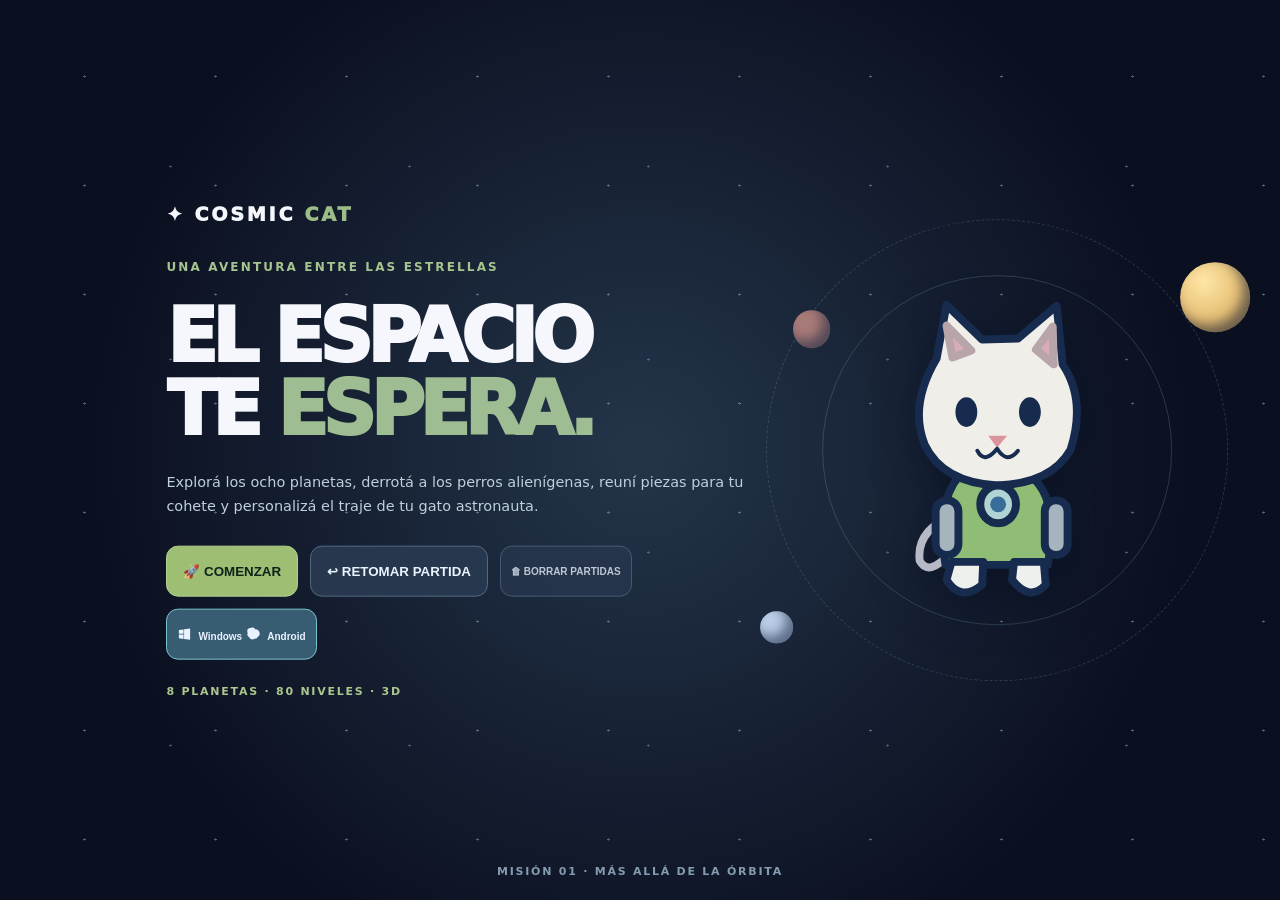
==== web/index.html @ 3e4212e2 "COSMIC CAT: web Portable, Windows EXE por workflow y Android APK por workflow" ====
<!doctype html><html lang="es"><head><meta charset="UTF-8"><meta name="viewport" content="width=device-width,initial-scale=1,user-scalable=no,viewport-fit=cover"><meta name="theme-color" content="#0d1830"><meta name="mobile-web-app-capable" content="yes"><meta name="apple-mobile-web-app-capable" content="yes"><meta name="apple-mobile-web-app-status-bar-style" content="black-translucent"><link rel="manifest" href="manifest.json"><title>COSMIC CAT — Aventura espacial 3D</title><link rel="stylesheet" href="styles.css"></head><body>
<div id="error" hidden role="alert"></div>
<section id="start" class="screen active landingScreen">
  <div class="landingStars" aria-hidden="true"></div>
  <div class="landingCopy"><div class="eyebrow">✦ COSMIC <em>CAT</em></div><p class="kicker">UNA AVENTURA ENTRE LAS ESTRELLAS</p><h1>EL ESPACIO<br>TE <span>ESPERA.</span></h1><p class="introCopy">Explorá los ocho planetas, derrotá a los perros alienígenas, reuní piezas para tu cohete y personalizá el traje de tu gato astronauta.</p><div class="landingBtns"><button id="begin" class="primary">🚀 COMENZAR</button><button id="resumeSaved">↩ RETOMAR PARTIDA</button><button id="clearSaves">🗑 BORRAR PARTIDAS</button><button id="installApp"><svg aria-hidden="true" viewBox="0 0 24 24" width="15" height="15" fill="currentColor" style="vertical-align:-2px;margin-right:6px"><path d="M3 5.5 10.5 4.4v7.1H3V5.5Zm0 6.9h7.5v7.2L3 18.5v-6.1Zm8.3-8.2L21 3v8.5h-9.7V4.2Zm0 7.3H21V21l-9.7-1.4v-8.1Z"/></svg><span>Windows</span><svg aria-hidden="true" viewBox="0 0 24 24" width="15" height="15" fill="currentColor" style="vertical-align:-2px;margin:0 6px 0 4px"><path d="M7.2 2A5.2 5.2 0 0 0 2 7.2c0 1 .3 2 .8 2.9A5.3 5.3 0 0 0 5 16.9a5.3 5.3 0 0 0 8.5 2.3 5.2 5.2 0 0 0 5.6-3 5.3 5.3 0 0 0 2.9-4.7c0-4-3.2-7.2-7.2-7.2h-.1A5.2 5.2 0 0 0 7.2 2Z"/></svg><span>Android</span></button></div><div class="landingFooter">8 PLANETAS · 80 NIVELES · 3D</div></div>
  <div class="heroArt" aria-label="Gato astronauta con planetas orbitando"><div class="heroOrbit orbitOuter"></div><div class="heroOrbit orbitInner"></div><span class="heroPlanet pOne"></span><span class="heroPlanet pTwo"></span><span class="heroPlanet pThree"></span><svg viewBox="0 0 260 330" role="img" aria-label="Gato astronauta ilustrado"><g stroke="#172b4e" stroke-width="8" stroke-linejoin="round" stroke-linecap="round"><path d="M89 230 Q48 245 52 277 Q61 293 82 270" fill="none" stroke="#b8b9c7"/><path d="M92 191 L163 191 Q193 213 181 281 L78 281 Q67 221 92 191" fill="#8fbd76"/><path d="M84 278 L116 278 115 301 Q93 319 79 296Z" fill="#eef0ee"/><path d="M147 278 L177 278 179 301 Q163 319 145 296Z" fill="#eef0ee"/><rect x="68" y="216" width="23" height="55" rx="11" fill="#a5b4bd"/><rect x="178" y="216" width="23" height="55" rx="11" fill="#a5b4bd"/><path d="M69 73 L79 19 115 54 151 53 190 20 196 79 Q220 115 204 165 Q185 199 130 201 Q75 198 57 160 Q41 120 69 73Z" fill="#efeee8"/><path d="M79 40 L85 72 104 65Z M169 64 L186 41 187 79Z" stroke="#b7a5aa" fill="#d9abb8"/><ellipse cx="99" cy="127" rx="11" ry="15" fill="#172b4e" stroke="none"/><ellipse cx="163" cy="127" rx="11" ry="15" fill="#172b4e" stroke="none"/><path d="M121 151 L140 151 130 163Z" fill="#db939e" stroke="none"/><path d="M130 164 Q117 180 110 166 M130 164 Q140 180 151 166" fill="none" stroke-width="4"/><ellipse cx="131" cy="220" rx="18" ry="19" fill="#b0d4d4"/><circle cx="131" cy="220" r="8" fill="#386d9a" stroke="none"/></g></svg></div>
  <div class="landingBottom">MISIÓN 01 · MÁS ALLÁ DE LA ÓRBITA</div>
</section>
<section id="intro" class="screen"><video id="introVideo" src="assets/intro-usuario.mp4" playsinline preload="metadata"></video><button id="skipIntro" class="floating">SALTAR INTRO</button></section>
<section id="load" class="screen"><div class="loading"><div class="loadingTitle">VIAJANDO AL SISTEMA SOLAR...</div><video id="nyan" src="assets/nyan-cat-sin-fondo.webm" muted playsinline loop preload="auto"></video><div class="progress"><div id="progress"></div></div><span id="loadingText">Cargando juego...</span></div></section>
<section id="lobby" class="screen dashboardScreen"><header class="dashboardHeader"><strong>✦ COSMIC <em>CAT</em></strong><div class="dashboardActions"><span id="lobbyStars">⭐ 0</span><button id="upgradesBtn">MEJORAS 🔰</button><button id="appearanceBtn">APARIENCIA ♻</button><button id="savesBtn">GUARDAR / RETORNAR</button></div></header><div class="dashboardGrid"><main class="solarPanel"><div class="smallTag">CENTRO DE MANDO</div><h1>SISTEMA SOLAR</h1><p>Seleccioná un planeta para acercarte y ver sus 10 niveles.</p><div class="systemMap"><div class="mapOrbit orbitA"></div><div class="mapOrbit orbitB"></div><div class="mapOrbit orbitC"></div><div class="mapOrbit orbitD"></div><div class="mapOrbit orbitE"></div><div class="mapSun"></div><img class="mapMascot" src="assets/mascota-verde.jpg" alt="Mascota de fondo"><div id="planets" class="orbitPlanets"></div></div><div class="solarFooter"><div><b>CAPITÁN COSMO</b><p>Explorador espacial</p><small id="lobbyStatus"></small></div><button class="primary" id="exploreCurrent">🪐 EXPLORAR MERCURIO</button></div></main><aside class="dashboardSide"><article><h3>✦ TU CAMPAÑA</h3><div class="sideRow">Planeta desbloqueado <b id="campaignPlanet">Mercurio</b></div><div class="sideRow">Nivel disponible <b id="campaignLevel">1 / 10</b></div><div class="sideRow">Dificultad recomendada <b>Normal</b></div><div class="sideRow">Cohete <b id="campaignRocket">Sin ensamblar</b></div></article><article><h3>✦ ESTADÍSTICAS DEL GATO</h3><div class="statCards"><div>Vida inicial <strong id="statInitialLife">80</strong></div><div>Daño cola <strong id="statTail">7</strong></div><div>Inteligencia <strong id="statEnergy">20</strong></div><div>Resistencia <strong id="statStamina">10</strong></div></div></article><article><h3>✦ PIEZAS DEL COHETE</h3><div class="sideRow">Componentes reunidos <b id="partsProgress">0 de 8</b></div><div class="partsTrack"><i id="partsBar"></i></div><p>Buscá las piezas ocultas en los mapas para ensamblar el cohete en Neptuno.</p></article><article><h3>✦ CONTROLES</h3><p>WASD / flechas: moverse · Shift: correr · Mouse: apuntar hasta 250 px · Clic izquierdo: cola · Clic derecho: meteorito · Esc: pausa. En móvil, usá los controles táctiles.</p></article></aside></div></section>
<section id="play" class="screen"><canvas id="gameCanvas"></canvas><canvas id="fxCanvas"></canvas><div id="hud"><div class="hudLeft"><b id="hudPlanet">MERCURIO · NIVEL 1</b><div class="hudBars"><div class="hudStat life"><div class="hudStatTop"><span>VIDA</span><strong id="hudLifeValue">80/80</strong></div><div class="hudBar"><i id="hudLifeBar"></i></div></div><div class="hudStat energy"><div class="hudStatTop"><span>INTELIGENCIA</span><strong id="hudEnergyValue">20/20</strong></div><div class="hudBar"><i id="hudEnergyBar"></i></div></div><div class="hudStat stamina"><div class="hudStatTop"><span>RESISTENCIA</span><strong id="hudRunValue">10/10</strong></div><div class="hudBar"><i id="hudRunBar"></i></div></div><div class="hudStat jet" id="hudJetWrap" hidden><div class="hudStatTop"><span>MOCHILA</span><strong id="hudJetValue">50/50</strong></div><div class="hudBar"><i id="hudJetBar"></i></div></div></div></div><div class="hudRight"><span id="hudEnemy">ALIENS 0/30</span><span id="hudTime">00:00</span><button id="pauseBtn">⏸ PAUSA</button></div></div><div id="mapLabel">MUNDO 3D · EXPLORACIÓN LIBRE · COLA (J) · METEORITO (ESPACIO)</div><div id="miniMapHint" aria-live="polite">MINIMAPA · PIEZA OCULTA</div><div id="levelObjective" role="status">BUSCÁ PIEZA + DERROTÁ ENEMIGOS</div><canvas id="miniMap" width="190" height="84" aria-label="Minimapa del nivel"></canvas><div id="touch"><div class="dpad"><button data-key="up">▲</button><div><button data-key="left">◀</button><button data-key="down">▼</button><button data-key="right">▶</button></div></div><div id="joystick" aria-label="Joystick virtual"><div id="joystickKnob"></div></div><div class="actions"><button data-key="run">CORRER</button><button data-key="tail">COLA</button><button data-key="shot">METEORITO</button><button data-key="jet" id="jetBtn">COHETE</button></div></div></section>
<div id="modal" class="modal" hidden><div class="modalBody"><button id="closeModal" class="close">✕</button><h2 id="modalTitle"></h2><div id="modalContent"></div></div></div>
<script src="engine-data.js"></script><script src="renderer3d.js"></script><script src="game.js"></script></body></html>
---- web/styles.css ----
:root{color-scheme:dark;font-family:system-ui,-apple-system,Segoe UI,sans-serif;background:#0d1322;color:#e7edf5}*{box-sizing:border-box}body{margin:0;overflow:hidden;background:#0c1020}button{cursor:pointer;touch-action:none;border:1px solid #526981;background:#27374e;color:#e9f3ff;border-radius:12px;padding:11px 16px;font-weight:800}button:hover{background:#39516c}button:disabled{opacity:.4;cursor:default}.primary{background:#9ebe74;border-color:#b3d18e;color:#102119}h1{margin:8px 0}p{line-height:1.5;color:#b2c4d2}.screen{display:none;position:absolute;inset:0}.screen.active{display:block}#start{background:radial-gradient(circle,#24354a,#0b1020 70%)}.card{background:#152238d9;border:1px solid #586e84;border-radius:22px;padding:24px;max-width:500px;margin:auto}.center{position:absolute;top:50%;left:50%;transform:translate(-50%,-50%);width:min(92%,500px);display:flex;flex-direction:column;gap:12px;text-align:center}.mascot{height:155px;width:155px;object-fit:contain;border-radius:50%;margin:auto;opacity:.7}#intro{background:#060a12}#intro video{width:100%;height:100%;object-fit:contain}button.floating{position:absolute;right:24px;bottom:24px}#load{background:radial-gradient(circle,#1d2841,#0b1020 75%)}.loading{height:100%;display:flex;align-items:center;justify-content:center;flex-direction:column;gap:17px}.loadingTitle{font-size:clamp(17px,3vw,28px);letter-spacing:3px;color:#b5d69c;font-weight:900;text-align:center}.loading video{width:min(85vw,450px);height:min(40vh,260px);object-fit:contain;background:transparent}.progress{width:min(80vw,430px);height:12px;background:#27374b;border-radius:12px;overflow:hidden}.progress>div{height:100%;width:0;background:#8dbdc9;transition:width .15s}#loadingText{color:#c5d4e4}#lobby{overflow:auto;background:radial-gradient(ellipse at 50% 0,#1c2e49,#0b1020 75%);padding:20px 28px}.header{display:flex;justify-content:space-between;align-items:center;gap:15px;flex-wrap:wrap}.headerActions{display:flex;gap:8px;flex-wrap:wrap}.subtitle{margin:10px 0 24px}.planetGrid{display:grid;grid-template-columns:repeat(4,minmax(0,1fr));gap:14px}.planet{min-height:185px;border:1px solid #475c71;border-radius:17px;background:#1b2a3b;text-align:center;display:flex;flex-direction:column;align-items:center;gap:12px;padding:16px}.planet.locked{filter:grayscale(.85);opacity:.5}.sphere{width:78px;height:78px;border-radius:50%;box-shadow:inset -14px -10px 20px #0008,0 0 0 2px #ffffff18;background:var(--pc);position:relative}.sphere.saturn:after{content:"";position:absolute;left:-23px;right:-23px;height:18px;top:28px;border:6px solid #b9a98a;border-radius:50%;transform:rotate(-22deg)}.lobbyFooter{display:flex;align-items:center;justify-content:space-between;gap:15px;margin-top:20px;color:#adc4cf}.lobbyFooter img{width:62px;height:62px;object-fit:cover;border-radius:50%;opacity:.18}#play{background:#1e2534}#gameCanvas{display:block;width:100%;height:100%;touch-action:none}#hud{position:absolute;top:0;left:0;right:0;display:flex;justify-content:space-between;gap:10px;padding:10px 14px;background:#0b1724d9;border-bottom:1px solid #7082917a;font-size:12px;pointer-events:none}#hud>div{display:flex;gap:14px;align-items:flex-start;flex-wrap:wrap}.hudLeft{min-width:min(68vw,560px)}.hudBars{display:flex;gap:10px;flex-wrap:wrap}.hudStat{min-width:130px;max-width:175px;background:#203245cc;border:1px solid #54697f;border-radius:10px;padding:6px 8px;color:#edf3f7}.hudStatTop{display:flex;justify-content:space-between;align-items:center;gap:8px;font-size:11px;margin-bottom:4px}.hudStatTop span{font-weight:800;letter-spacing:.3px;color:#d9e3eb}.hudStatTop strong{font-size:11px}.hudBar{height:9px;background:#0f1722;border:1px solid #5e6f81;border-radius:999px;overflow:hidden}.hudBar i{display:block;height:100%;width:0;border-radius:999px;transition:width .18s ease}.hudStat.life .hudBar i{background:linear-gradient(90deg,#cf2f3d,#ff6b6b)}.hudStat.energy .hudBar i{background:linear-gradient(90deg,#2366c7,#67a8ff)}.hudStat.stamina .hudBar i{background:linear-gradient(90deg,#7f8692,#c7ccd3)}.hudStat.jet .hudBar i{background:linear-gradient(90deg,#54d6d8,#b6fff9)}.hudRight{justify-content:flex-end;align-items:center}#pauseBtn{pointer-events:auto}#hud span{background:#2c3d52cc;border-radius:8px;padding:7px;color:#edf3f7}#mapLabel{position:absolute;left:16px;top:76px;font-size:11px;background:#172b40b0;padding:6px 11px;border-radius:6px;color:#b9d4dc}#miniMap{position:absolute;right:16px;bottom:15px;border:1px solid #9ba9b7;border-radius:8px;background:#101a27bb}#touch{position:absolute;left:10px;right:10px;bottom:10px;display:flex;justify-content:space-between;align-items:end;pointer-events:none}.dpad,.actions{pointer-events:auto}.dpad{text-align:center}.dpad>div{display:flex}.dpad button,.actions button{font-size:12px;padding:13px;min-width:52px;min-height:49px;background:#202f47cf;user-select:none}.dpad>button{margin-bottom:5px}.actions{display:flex;gap:6px;max-width:58vw;flex-wrap:wrap;justify-content:flex-end}.actions button{border-color:#7c95a9}.modal{position:absolute;inset:0;background:#070b14d9;display:flex;align-items:center;justify-content:center;padding:12px;z-index:20}.modal[hidden]{display:none}.modalBody{position:relative;width:min(92vw,620px);max-height:90vh;overflow-y:auto;background:#18263a;border:1px solid #7b91a7;border-radius:20px;padding:24px}.close{position:absolute;right:14px;top:14px}.modal h2{padding-right:45px}.buttonGrid{display:grid;grid-template-columns:repeat(2,minmax(0,1fr));gap:10px;margin-top:12px}.buttonGrid button{min-height:65px}.statRow{display:flex;align-items:center;justify-content:space-between;gap:10px;border-bottom:1px solid #ffffff18;padding:9px 0}.statRow button{padding:8px 16px}.colorRow{display:flex;flex-wrap:wrap;gap:10px}.colorDot{height:35px;width:35px;border-radius:50%;border:2px solid #ddd}.info{color:#b9c9d9;font-size:13px}.error{color:#ffc7c7}#error:not([hidden]){position:fixed;inset:15px 15px auto;z-index:100;background:#562a2a;border:2px solid #e6a2a2;padding:20px;color:#fff;border-radius:12px;white-space:pre-wrap}@media(max-width:700px){.planetGrid{grid-template-columns:repeat(2,minmax(0,1fr))}.planet{min-height:135px}.sphere{width:56px;height:56px}.header h1{font-size:21px}#hud{font-size:10px;padding:5px;gap:3px}#hud>div{gap:4px}.hudLeft{min-width:auto;flex:1}.hudBars{display:grid;grid-template-columns:1fr;gap:4px;width:min(55vw,220px)}.hudStat{min-width:0;max-width:none;padding:4px 6px}.hudStatTop{font-size:9px;margin-bottom:3px}.hudStatTop strong{font-size:9px}#hud span{padding:3px}#mapLabel{top:94px}.dpad button,.actions button{min-width:44px;padding:10px;font-size:10px}.actions{max-width:52vw}#miniMap{width:112px;height:54px;bottom:72px}}@media(max-height:450px){#mapLabel{display:none}#hud{font-size:9px}.hudBars{grid-template-columns:repeat(2,minmax(90px,1fr));width:min(58vw,260px)}.dpad button,.actions button{min-height:38px;padding:7px}#miniMap{bottom:58px}}

/* Motor gráfico 3D y sistema solar animado: tonos mate y suaves. */
#fxCanvas{position:absolute;inset:0;width:100%;height:100%;pointer-events:none}
#start,#lobby{isolation:isolate}
#start>.card,#lobby>.header,#lobby>.subtitle,#lobby>.planetGrid,#lobby>.lobbyFooter{position:relative;z-index:2}
.solarScene{position:absolute;inset:0;overflow:hidden;z-index:0;pointer-events:none;opacity:.75;background:radial-gradient(ellipse at 62% 53%,#1e354b 0%,#0b1527 56%,#080e19 100%)}
.solarOrbits{position:absolute;width:min(88vw,950px);height:min(70vw,650px);left:54%;top:53%;transform:translate(-50%,-50%) rotateX(62deg);transform-style:preserve-3d}
.solarSun{position:absolute;left:53%;top:51%;height:66px;width:66px;border-radius:50%;background:radial-gradient(circle at 30% 25%,#e4d3aa,#b08c52 64%,#66513e);transform:translate(-50%,-50%);box-shadow:0 0 42px #e4bd7152;z-index:1}
.orbit{position:absolute;left:50%;top:50%;border:1px solid #91a8b32e;border-radius:50%;transform:translate(-50%,-50%);animation:solarTravel 30s linear infinite;transform-style:preserve-3d}
.orbit i{position:absolute;left:50%;top:-9px;height:18px;width:18px;border-radius:50%;box-shadow:inset -5px -4px 9px #0912218c,1px 2px 6px #ffffff1a;background:radial-gradient(circle at 25% 25%,#d6d4cd,#8b7d6d);transform:rotateX(-62deg)}
.orbit1{height:15%;width:15%;animation-duration:8s}.orbit1 i{height:10px;width:10px;background:#a69a89}
.orbit2{height:25%;width:25%;animation-duration:12s;animation-delay:-5s}.orbit2 i{background:#c6a66e}
.orbit3{height:36%;width:36%;animation-duration:16s;animation-delay:-4s}.orbit3 i{background:#6eabb9}
.orbit4{height:46%;width:46%;animation-duration:19s;animation-delay:-13s}.orbit4 i{background:#bf8573}
.orbit5{height:59%;width:59%;animation-duration:25s;animation-delay:-10s}.orbit5 i{height:26px;width:26px;background:repeating-linear-gradient(8deg,#b6a28c 0 5px,#9a8477 5px 8px)}
.orbit6{height:71%;width:71%;animation-duration:32s;animation-delay:-20s}.orbit6 i{width:24px;height:24px;background:#c6b49a;border:3px solid #9f9684}
.orbit7{height:83%;width:83%;animation-duration:39s;animation-delay:-21s}.orbit7 i{background:#8db6b9}
.orbit8{height:96%;width:96%;animation-duration:46s;animation-delay:-15s}.orbit8 i{background:#6f91b8}
@keyframes solarTravel{from{transform:translate(-50%,-50%) rotate(0deg)}to{transform:translate(-50%,-50%) rotate(360deg)}}
.solarCaption{position:absolute;bottom:22px;left:0;right:0;text-align:center;font-weight:700;letter-spacing:.2em;font-size:10px;color:#a6c0c7aa}
#lobby .solarScene{opacity:.43}
#lobby .planet{background:#1b2a3bdc;backdrop-filter:blur(4px)}
#mapLabel{background:#203849e8;color:#d5ebe4}
#touch button:active{background:#648b87}
@media(max-width:750px){.solarScene{opacity:.42}.solarOrbits{width:115vw;height:87vw}.solarSun{width:43px;height:43px}.solarCaption{bottom:4px}.card.center{background:#152238f5}}
/* Portada editorial inspirada en la tercera referencia del usuario. */
.landingScreen{background:radial-gradient(ellipse at 75% 48%,#152b3a 0%,#090f22 68%);color:#f5f7fc;overflow:hidden}
.landingStars{position:absolute;inset:0;pointer-events:none;background-image:radial-gradient(#d6e5ff 1px,transparent 1.4px),radial-gradient(#a5caec 1px,transparent 1.5px);background-size:131px 109px,239px 193px;background-position:19px 22px,51px 70px;opacity:.38;animation:starDrift 65s linear infinite}
@keyframes starDrift{to{background-position:150px 22px,290px 70px}}
.landingCopy{position:absolute;top:50%;left:clamp(28px,13vw,240px);width:min(46vw,650px);transform:translateY(-50%);z-index:2}
.eyebrow{font-size:clamp(16px,1.5vw,24px);font-weight:950;letter-spacing:.14em}.eyebrow em,.dashboardHeader em{color:#9cbd87;font-style:normal}
.kicker,.smallTag{font-size:12px;font-weight:900;letter-spacing:.18em;color:#a6c48f}.kicker{margin:32px 0 24px}
.landingCopy h1{font-size:clamp(44px,5.8vw,102px);line-height:.99;letter-spacing:-.075em;font-weight:1000;margin:0 0 24px}.landingCopy h1 span{color:#9fbd92}
.introCopy{max-width:580px;color:#bed0dc;font-size:clamp(13px,1.13vw,18px);line-height:1.65}.landingBtns{display:flex;gap:12px;flex-wrap:wrap;margin:27px 0 25px}.landingBtns button{min-height:51px}
.landingFooter,.landingBottom{font-size:11px;letter-spacing:.16em;color:#acc78f;font-weight:850}.landingBottom{position:absolute;bottom:22px;left:0;width:100%;text-align:center;color:#849bb0}
.heroArt{position:absolute;left:59%;top:50%;transform:translate(-5%,-50%);width:min(42vw,660px);aspect-ratio:1;display:grid;place-items:center}
.heroArt svg{position:relative;z-index:3;width:48%;height:72%;animation:catDrift 4s ease-in-out infinite;filter:drop-shadow(0 12px 25px #02091b77)}
@keyframes catDrift{50%{transform:translateY(-12px)}}
.heroOrbit{position:absolute;border:1px solid #8ab4c43c;border-radius:50%;width:86%;height:86%;animation:spinOrbit 38s linear infinite}.heroOrbit.orbitInner{width:65%;height:65%;animation-duration:29s;animation-direction:reverse}.heroOrbit.orbitOuter{border-style:dashed}
@keyframes spinOrbit{to{transform:rotate(360deg)}}
.heroPlanet{position:absolute;border-radius:50%;z-index:2;box-shadow:inset -7px -7px 12px #101f3d8c}.heroPlanet.pOne{width:13%;height:13%;top:15%;right:3%;background:radial-gradient(circle at 34% 28%,#fee6a6,#d29e4a)}.heroPlanet.pTwo{width:6%;height:6%;bottom:14%;left:6%;background:#bacde7}.heroPlanet.pThree{width:7%;height:7%;top:24%;left:12%;background:#a77b77}
/* Lobby: panel principal con sistema solar y tarjetas laterales, cuarta referencia. */
#lobby.dashboardScreen{padding:0;background:#0a1022;overflow:auto}
.dashboardHeader{height:77px;border-bottom:1px solid #2b3857;display:flex;align-items:center;justify-content:space-between;padding:12px clamp(18px,3vw,53px);gap:18px}
.dashboardHeader>strong{letter-spacing:.15em;font-size:17px}.dashboardActions{display:flex;gap:9px;align-items:center;flex-wrap:wrap}.dashboardActions>span{border:1px solid #3d4557;border-radius:12px;padding:12px;color:#dbc28b;font-weight:800}.dashboardActions button{background:#161f35;border-color:#333d54;font-size:12px}
.dashboardGrid{display:grid;grid-template-columns:minmax(0,1fr) minmax(260px,315px);gap:20px;max-width:1900px;margin:auto;padding:28px clamp(16px,2.5vw,46px)}
.solarPanel{position:relative;min-height:min(78vh,770px);border:1px solid #2d416b;border-radius:26px;background:radial-gradient(circle at 50% 48%,#142340,#0c1630 74%);overflow:hidden;padding:27px}
.solarPanel h1{letter-spacing:-.04em;font-size:clamp(27px,3vw,42px);margin:9px 0}.solarPanel>p{font-size:13px;margin:0;color:#adbdd5}
.systemMap{position:absolute;inset:75px 5% 54px;display:grid;place-items:center;pointer-events:none}
.mapOrbit{position:absolute;border:1px solid #7794bf36;border-radius:50%;aspect-ratio:1}.orbitA{width:41%}.orbitB{width:58%}.orbitC{width:73%}.orbitD{width:91%}.orbitE{width:104%;border-style:dotted}
.mapSun{position:absolute;left:50%;top:50%;transform:translate(-50%,-50%);height:clamp(45px,5vw,88px);width:clamp(45px,5vw,88px);border-radius:50%;background:radial-gradient(circle at 30% 24%,#fff8c9 0 12%,#ffe07b 35%,#f5a72e 72%,#d96527 100%);box-shadow:0 0 22px #fff0a8,0 0 58px #ffbc4dcc,0 0 115px #ff8b3b88;z-index:2;animation:sunPulse 2.6s ease-in-out infinite}
.mapSun:before,.mapSun:after{content:"";position:absolute;inset:-32%;border-radius:50%;border:2px solid #ffd97866;filter:blur(1px);animation:sunRefraction 3.6s ease-out infinite}
.mapSun:after{inset:-62%;border-color:#ffb84c3d;animation-delay:-1.8s}
@keyframes sunPulse{0%,100%{filter:brightness(1);transform:translate(-50%,-50%) scale(1)}50%{filter:brightness(1.18);transform:translate(-50%,-50%) scale(1.06)}}
@keyframes sunRefraction{0%{opacity:.05;transform:scale(.7) rotate(0deg)}35%{opacity:.85}100%{opacity:0;transform:scale(1.16) rotate(35deg)}}
.mapMascot{position:absolute;left:50%;top:50%;transform:translate(-50%,-50%);width:min(35%,370px);aspect-ratio:1;object-fit:contain;opacity:.12;mix-blend-mode:screen;border-radius:50%;pointer-events:none}
.orbitPlanets{position:absolute;inset:0;pointer-events:none}.orbitPlanet{position:absolute;transform:translate(-50%,-50%);display:flex;flex-direction:column;gap:4px;align-items:center;justify-content:center;background:none;border:0;padding:7px;min-width:75px;min-height:68px;color:#e6e8f2;font-size:10px;font-weight:900;pointer-events:auto;text-shadow:0 1px 3px #050814}
.orbitPlanet:hover{background:#36466266}.orbitPlanet.locked{opacity:.62}.orbitPlanet i{position:absolute;right:0;top:11px;font-size:11px;font-style:normal}.planetOrb{width:34px;height:34px;border-radius:50%;background:radial-gradient(circle at 28% 24%,#fff9e5 0 8%,var(--pc) 35%,#17243b 100%);box-shadow:inset -7px -4px 9px #101b32,0 0 0 2px #ffffff38,0 0 14px var(--pc);display:block;position:relative;overflow:hidden}.planetOrb.planet-2{background:radial-gradient(ellipse at 62% 37%,#4d9b58 0 15%,transparent 16%),radial-gradient(ellipse at 35% 67%,#69ad57 0 19%,transparent 20%),radial-gradient(circle at 28% 24%,#d9f4f2 0 10%,#438da9 31%,#23617f 68%,#122e50 100%)}.planetOrb.planet-3{background:linear-gradient(165deg,#d77a53 0 24%,#a94d3f 25% 41%,#c96b4c 42% 62%,#713b3c 63%)}.planetOrb.planet-4{background:repeating-linear-gradient(170deg,#e5c18a 0 5px,#b8734e 6px 10px,#f0d3a0 11px 15px,#9b5d49 16px 19px)}.planetOrb.planet-5{background:repeating-linear-gradient(170deg,#ead2a2 0 5px,#b99268 6px 10px,#d8b986 11px 15px)}.planetOrb.planet-6{background:radial-gradient(circle at 28% 24%,#d8ffff,#78d5dc 45%,#368aa0 78%,#1b4e71)}.planetOrb.planet-7{background:radial-gradient(circle at 28% 24%,#9abfff,#3d72bd 42%,#183b82 78%,#102458)}.orbitPlanet:not(.locked) .planetOrb{box-shadow:inset -6px -4px 9px #101b32,0 0 0 2px #d8efb0,0 0 18px var(--pc)}.planetOrb.saturn:after{content:"";display:block;width:57px;height:12px;border:4px solid #d9bd8b99;border-radius:50%;transform:translate(-12px,8px) rotate(-26deg)}
.solarFooter{position:absolute;bottom:18px;left:25px;right:25px;display:flex;align-items:flex-end;justify-content:space-between;gap:10px}.solarFooter b{font-size:14px}.solarFooter p{margin:3px 0;font-size:12px}.solarFooter small{font-size:11px;color:#b5c8d5}.solarFooter button{white-space:nowrap}
.dashboardSide{display:flex;flex-direction:column;gap:12px}.dashboardSide article{border:1px solid #2c4168;border-radius:19px;padding:17px;background:#131d39}.dashboardSide h3{font-size:12px;letter-spacing:.05em;margin:2px 0 13px}.dashboardSide p{font-size:12px;margin:9px 0 0}.sideRow{border-bottom:1px solid #ffffff11;display:flex;justify-content:space-between;gap:8px;padding:9px 0;font-size:12px;color:#b6c3d9}.sideRow b{color:white;text-align:right}.statCards{display:grid;grid-template-columns:1fr 1fr;gap:8px}.statCards>div{font-size:11px;color:#b8c4d8;border:1px solid #2a395d;border-radius:12px;padding:12px}.statCards strong{display:block;color:#fff;font-size:16px;margin-top:5px}.partsTrack{height:8px;background:#283453;border-radius:7px;overflow:hidden;margin-top:8px}.partsTrack i{display:block;background:#94b78e;height:100%;width:0%}
#aimHint{position:absolute;top:123px;left:17px;font-size:11px;color:#b9d6dc;background:#172d40af;padding:6px 10px;border-radius:8px;pointer-events:none}
#gameCanvas{cursor:crosshair}
@media(max-width:900px){.dashboardGrid{grid-template-columns:1fr}.dashboardSide{display:grid;grid-template-columns:1fr 1fr}.solarPanel{height:680px;min-height:0}.dashboardHeader{height:auto;min-height:70px}.landingCopy{left:5vw;width:52vw}.heroArt{left:57%;width:47vw}}
@media(max-width:650px){.dashboardSide{grid-template-columns:1fr}.dashboardGrid{padding:12px}.solarPanel{height:570px;padding:18px}.systemMap{inset:90px 0 65px}.orbitPlanet{min-width:57px;font-size:8px;padding:4px}.planetOrb{width:24px;height:24px}.solarFooter{left:12px;right:12px}.solarFooter button{font-size:10px}.dashboardHeader{padding:10px}.dashboardActions{gap:4px}.dashboardActions button{padding:9px;font-size:10px}.dashboardActions>span{padding:8px}.landingCopy{left:6vw;width:87%;top:65%;transform:translateY(-50%)}.landingCopy h1{font-size:clamp(42px,10vw,70px)}.heroArt{top:22%;left:46%;transform:translate(-10%,-50%);width:60vw;opacity:.55}.kicker{margin:12px 0}.introCopy{font-size:13px}.landingBottom{display:none}#aimHint{display:none}}

/* Selector y joystick virtual para partidas en teléfono. */
#joystick{display:none;width:116px;height:116px;border:2px solid #b8dfd477;border-radius:50%;background:#193b4d99;touch-action:none;align-items:center;justify-content:center;box-shadow:0 0 18px #6dc4bf33}
#joystickKnob{width:48px;height:48px;border-radius:50%;background:#9bcbb5dd;border:2px solid #d7f5dc;box-shadow:0 3px 12px #081b2a99;pointer-events:none}
#touch.joystickMode #joystick{display:flex}#touch.joystickMode .dpad{display:none}.controlQuestion{text-align:center;margin:4px 0 15px}.landingBtns #clearSaves{font-size:10px;padding:8px 10px;opacity:.78}
.landingBtns #installApp{font-size:10px;padding:8px 10px;background:#385d73;border-color:#78c4ce}

/* Paneles de pieza del cohete */
.piecePanel{position:relative;min-height:360px;border-radius:18px;overflow:hidden;background:#101927;display:flex;align-items:flex-end;justify-content:center;padding:20px}
.pieceBackdrop{position:absolute;inset:0;background-image:linear-gradient(180deg,#0a1320b3,#0a1320f2), var(--piecebg);background-size:cover;background-position:center;filter:saturate(.9) brightness(.8)}
.pieceGlow{position:absolute;top:18px;left:50%;transform:translateX(-50%);width:110px;height:110px;border-radius:22px;background:radial-gradient(circle,#fff8c9,#f3d36a 45%,#c48c24 78%,#8b5b12 100%);box-shadow:0 0 28px #ffd67499, 0 0 60px #ffd67455;display:flex;align-items:center;justify-content:center;font-size:48px;color:#2d1f0a;border:2px solid #ffe6a9;z-index:2}
.pieceInfo{position:relative;z-index:2;background:#101a29de;border:1px solid #89a0b5;border-radius:16px;padding:22px;width:100%;margin-top:110px}
.pieceTag{font-size:12px;letter-spacing:.18em;color:#d0ef97;font-weight:900;margin:0 0 8px}
.pieceInfo h3{margin:0 0 12px;font-size:30px;color:#f2f6fb}
.pieceInfo p{margin:7px 0;color:#d5dfeb}.pieceHint{color:#ffdca3;font-size:13px}
#closeModal[hidden]{display:none !important}

/* Panel de mejoras del astronauta basado en la referencia visual. */
#modal.upgradeModal{background:#050914bf;backdrop-filter:blur(4px)}
#modal.upgradeModal .modalBody{width:min(92vw,510px);padding:20px 18px 18px;border:1px solid #495f8e;border-radius:24px;background:#14203edc;box-shadow:0 22px 65px #02071399;max-height:92dvh;overflow:auto}
#modal.upgradeModal #modalTitle{font-size:15px;letter-spacing:.035em;font-weight:900;margin:4px 0 22px;padding-right:54px}
#modal.upgradeModal .close{width:43px;height:43px;right:15px;top:15px;padding:0;border:1px solid #40557f;border-radius:12px;background:#263354;color:#f5f6ff;font-size:19px}
.upgradesPanel{display:flex;flex-direction:column;gap:10px}
.upgradeItem{position:relative;display:flex;align-items:center;gap:10px;border:1px solid #314269;border-radius:16px;background:#1a2850bc;padding:14px 13px;min-height:83px}
.upgradeIcon{width:25px;text-align:center;align-self:flex-start;margin-top:5px;font-size:17px;flex-shrink:0;color:#afc8e9}
.upgradeDetails{flex:1;min-width:0}
.upgradeName{font-size:13px;font-weight:850;color:#f0f4ff;margin-bottom:9px}
.upgradeMeta{display:flex;justify-content:space-between;gap:5px;align-items:center;color:#bac9e8;font-size:11px;margin-bottom:8px}
.upgradeTrack{height:7px;border-radius:99px;overflow:hidden;background:#2d3b5a}
.upgradeTrack>div{height:100%;border-radius:99px;background:linear-gradient(90deg,#54bfd2,#a9e358);transition:width .2s ease-out}
.upgradePlus{width:45px;height:46px;border-radius:12px;background:#263859;border:1px solid #42577e;color:#c6e3fe;font-size:27px;line-height:1;align-self:center;padding:0;flex-shrink:0}
.upgradePlus:not(:disabled):hover{background:#405d7e;border-color:#a5c9c8}
.upgradePlus:disabled{opacity:.30}
.upgradeFooter{display:flex;justify-content:space-between;flex-wrap:wrap;gap:9px;border-top:1px solid #344566;margin-top:7px;padding:14px 2px 0;color:#b8c6e1;font-size:11px}
.upgradeFooter b{color:#eaf1ff}
@media(max-width:560px){#modal.upgradeModal .modalBody{width:min(95vw,510px);padding:15px 12px;max-height:94dvh}.upgradeItem{padding:10px 9px;min-height:75px}.upgradePlus{width:39px;height:40px}.upgradeFooter{font-size:10px}}

/* PERSONALIZAR ASTRONAUTA — panel inspirado en la referencia */
#modal.appearanceModal{background:#050814d9;backdrop-filter:blur(2px)}
#modal.appearanceModal .modalBody{width:min(94vw,1020px);max-height:94dvh;overflow:auto;padding:24px 30px 28px;border:1px solid #405478;border-radius:23px;background:#142044;box-shadow:0 25px 70px #0009}
#modal.appearanceModal #modalTitle{font-weight:900;font-size:24px;margin:22px 0 20px;letter-spacing:.015em}
#modal.appearanceModal #modalTitle::before{content:'PERSONALIZA TU ASTRONAUTA';display:block;color:#a0bf85;font-size:11px;letter-spacing:.18em;margin-bottom:9px}
#modal.appearanceModal .close{top:22px;right:28px;width:44px;height:44px;border:1px solid #405174;background:#253456;font-size:19px;padding:0}
.appearanceBody{display:grid;grid-template-columns:minmax(240px,42%) minmax(0,1fr);gap:22px;align-items:stretch}
.appearancePreview{background:#090f28;border:1px solid #293757;border-radius:18px;min-height:375px;display:flex;flex-direction:column;align-items:center;justify-content:center;gap:7px;overflow:hidden;padding:12px}
.appearanceAvatar{--preview-suit:#d8d9e1;width:min(100%,280px);height:300px;display:flex;align-items:center;justify-content:center;transition:filter .12s}
.appearanceAvatar svg{height:100%;width:100%;display:block}
.appearancePreviewCaption{font-size:10px;letter-spacing:.13em;color:#a6b5d1;text-align:center}
.appearanceSettings h3{font-size:12px;font-weight:900;color:#f2f5ff;margin:0 0 12px}
.appearancePalette{display:grid;grid-template-columns:repeat(6,minmax(0,1fr));gap:9px;margin-bottom:18px}
.appearanceSwatch{height:40px;border-radius:10px;border:2px solid #ffffff1e;padding:0;min-width:0}
.appearanceSwatch.selected{outline:2px solid #f3f5fa;outline-offset:2px}
.hueCarousel{display:block;width:100%;height:23px;border-radius:30px;appearance:none;background:linear-gradient(90deg,red,#ff0,#00ff00,#00ffff,blue,#f0f,red);cursor:pointer;margin:4px 0 2px}
.hueCarousel::-webkit-slider-thumb{appearance:none;width:21px;height:28px;border-radius:10px;border:3px solid white;background:#293753;box-shadow:0 0 0 2px #060d24}
.hueCarousel::-moz-range-thumb{width:16px;height:24px;border-radius:10px;border:3px solid white;background:#293753}
.appearanceSub{font-size:12px;color:#afc2d9;margin:8px 0 17px}
.appearanceControls{display:flex;flex-direction:column;gap:7px}
.appearanceControls h3{margin:0 0 5px}
.appearanceControls label{font-size:11px;color:#b4c3dd;display:flex;justify-content:space-between;gap:8px}
.appearanceControls output{font-size:11px;color:#b4c3dd}
.appearanceControls input[type=range]{width:100%;height:10px;accent-color:#a1bb8c;cursor:pointer;margin:4px 0 10px}
.appearanceButtons{display:flex;gap:10px;justify-content:flex-end;margin-top:20px}
.appearanceButtons button{min-height:48px;font-size:12px}.appearanceButtons .primary{background:#b0f35b;border-color:#b0f35b;color:#13200d}
@media(max-width:720px){#modal.appearanceModal .modalBody{width:96vw;max-height:96dvh;padding:17px}#modal.appearanceModal #modalTitle{font-size:19px;margin:20px 0 14px}.appearanceBody{grid-template-columns:1fr;gap:12px}.appearancePreview{min-height:185px}.appearanceAvatar{height:175px}.appearancePalette{gap:5px}.appearanceSwatch{height:35px}.appearanceButtons{margin-top:8px}.appearanceButtons button{font-size:10px;padding:10px}}


/* Selector de planeta y niveles: composición de la referencia 2 */
#modal.levelSelectModal .modalBody{width:min(96vw,1010px);max-height:94dvh;overflow-y:auto;padding:23px 29px 29px;border:1px solid #35456b;border-radius:24px;background:#141e40;box-shadow:0 24px 80px #020712b8}
#modal.levelSelectModal #modalTitle{display:none}
#modal.levelSelectModal #closeModal{z-index:5;right:23px;top:22px;width:44px;height:44px;padding:0;background:#202d50;border:1px solid #3a4972;border-radius:13px;font-size:21px}
.levelPicker{color:#f3f5fb}
.levelPickerHead{margin:0 55px 19px 0}
.levelPickerHead>span{font-size:12px;letter-spacing:.19em;font-weight:900;color:#a1c28a}
.levelPickerHead h3{font-size:clamp(20px,2vw,26px);line-height:1.15;margin:7px 0 0;letter-spacing:.01em}
.levelPickerMain{display:grid;grid-template-columns:minmax(195px,30%) minmax(0,1fr);gap:25px}
.planetVisual{position:relative;min-height:350px;background:radial-gradient(ellipse at 50% 42%,#1c3458 0%,#080f25 67%);border:1px solid #243052;border-radius:17px;overflow:hidden;display:flex;align-items:center;justify-content:center}
.planetIllustration{position:relative;width:min(85%,290px);aspect-ratio:1;display:grid;place-items:center}
.planetRing{position:absolute;width:108%;height:46%;border:1px solid #6880a78c;border-radius:50%;transform:rotate(-31deg)}
.planetGlobe{position:relative;width:53%;height:53%;border-radius:50%;background:radial-gradient(circle at 28% 24%,#dde0e2 0%,var(--planet-color) 44%,#282e3d 93%);box-shadow:inset -12px -14px 24px #0208139c,0 3px 17px #7992bc22}
.planetGlobe.ringed:after{content:'';position:absolute;inset:35% -42%;border:7px solid #b4a58e91;border-radius:50%;transform:rotate(-25deg)}
.planetVisualLabel{position:absolute;bottom:22px;left:12px;right:12px;text-align:center;letter-spacing:.15em;font-size:10px;color:#b9c5dc}
.levelPickerRight h4{font-size:12px;letter-spacing:.08em;margin:0 0 10px;font-weight:950}
.levelTileGrid{display:grid;grid-template-columns:repeat(5,minmax(0,1fr));gap:8px}
.levelTile{height:75px;min-width:0;position:relative;padding:8px 3px;display:flex;flex-direction:column;align-items:center;justify-content:center;gap:3px;border-radius:14px;background:#182344;border:1px solid #293653;color:#ecf2ff}
.levelTile .levelNumber{font-size:20px;font-weight:1000;line-height:1.1}
.levelTile small{font-size:10px;font-weight:800;color:#a9b6d5;letter-spacing:.04em}
.levelTile.levelLocked{opacity:.45}
.levelTile.selected{border-color:#a6d18d;box-shadow:inset 0 0 0 2px #293d64,0 0 0 1px #badb96;background:#223457}
.levelSpecial{position:absolute;right:1px;top:1px;width:17px;height:17px;object-fit:contain}
.levelSectionDivider{height:1px;background:#ffffff1a;margin:17px 0 16px}
.difficultyGrid{display:grid;grid-template-columns:repeat(3,minmax(0,1fr));gap:9px}
.difficultyTile{min-width:0;min-height:63px;padding:7px 5px;background:#18213e;border:1px solid #334263;border-radius:13px;display:flex;flex-direction:column;align-items:center;justify-content:center;gap:4px;text-align:center}
.difficultyTile strong{font-size:12px}.difficultyTile small{font-size:10px;color:#b5c7df}
.difficultyTile.selected{background:#223144;border-color:#a6d18d;color:#baddac}
.levelPickerFoot{display:flex;gap:14px;align-items:center;justify-content:space-between;margin-top:20px}
.levelPickerFoot p{font-size:11px;line-height:1.5;margin:0;color:#b5c4dc;max-width:340px}
.levelPickerFoot button{padding:15px 20px;white-space:nowrap;background:#b0f25d;border-color:#b0f25d;color:#172117}
@media(max-width:800px){#modal.levelSelectModal .modalBody{padding:19px 15px}.levelPickerMain{grid-template-columns:minmax(145px,30%) minmax(0,1fr);gap:14px}.planetVisual{min-height:280px}.levelTile{height:62px}.levelTile .levelNumber{font-size:17px}.difficultyTile strong{font-size:10px}.difficultyTile small{font-size:9px}.levelPickerFoot{gap:8px}}
@media(max-width:575px){#modal.levelSelectModal .modalBody{width:97vw;max-height:95dvh;padding:17px 12px}.levelPickerMain{grid-template-columns:1fr;gap:12px}.planetVisual{min-height:140px;height:160px}.planetIllustration{width:180px}.planetVisualLabel{bottom:9px}.levelTileGrid{gap:4px}.levelTile{height:57px;padding:4px 0;border-radius:9px}.levelTile .levelNumber{font-size:17px}.levelTile small{font-size:8px}.levelSpecial{width:12px;height:12px}.difficultyGrid{gap:5px}.difficultyTile{min-height:58px}.levelPickerFoot{flex-wrap:wrap}.levelPickerFoot button{margin-left:auto}}

/* Minimap en esquina superior derecha, separado del HUD */
#miniMap{top:var(--minimap-map-top, 118px)!important;bottom:auto!important;right:16px!important;z-index:5;box-shadow:0 6px 20px #01081599}
#miniMapHint{position:absolute;top:var(--minimap-hint-top, 91px);right:16px;width:190px;z-index:5;border:1px solid #566c82;border-bottom:none;border-radius:8px 8px 0 0;background:#0c1a2de8;padding:5px 7px;text-align:center;font-size:10px;font-weight:800;letter-spacing:.025em;color:#b5c7d2;white-space:nowrap}
#miniMapHint.revealed{color:#ffe5a4;border-color:#ac8a45}
@media(max-width:700px){#miniMap{width:112px!important;height:54px!important;right:8px!important}#miniMapHint{right:8px;width:112px;font-size:8px;white-space:normal;padding:4px 3px}}

#levelObjective{position:absolute;top:calc(var(--minimap-map-top, 110px) + 90px);right:16px;max-width:260px;padding:7px 10px;color:#deebf1;background:#1c2b3fe6;border:1px solid #62788e;border-radius:8px;font-size:11px;font-weight:800;pointer-events:none;z-index:4;text-align:center;}@media(max-width:700px){#levelObjective{right:8px;max-width:185px;font-size:9px;top:calc(var(--minimap-map-top, 100px) + 60px)}}

/* ===============================================================
   Interfaz de juego adaptable a teléfono y tablets (noviembre 2026)
   El HUD nunca debe expandirse hasta tapar el terreno.
   =============================================================== */
#play { overflow:hidden; height:100dvh; width:100vw; }
#hud { z-index:8; }
#miniMap, #miniMapHint, #levelObjective { box-sizing:border-box; }
#touch { z-index:9; }
@media (pointer:coarse), (max-height:650px) and (min-width:600px) {
  #play #hud {
    display:grid;grid-template-columns:minmax(0,1fr) auto;
    align-items:center;gap:7px;
    padding:5px max(9px,env(safe-area-inset-right)) 5px max(9px,env(safe-area-inset-left));
    min-height:54px;height:auto;max-height:84px;
    background:#0d1a2af0;
  }
  #play #hud .hudLeft {
    min-width:0;width:100%;max-width:none;
    display:flex;align-items:center;flex-wrap:nowrap;gap:10px;
  }
  #play #hud #hudPlanet {font-size:clamp(9px,1.15vw,12px);white-space:nowrap;line-height:1.25;flex:0 0 auto;}
  #play #hud .hudBars {
    display:flex!important;flex-direction:row;flex-wrap:nowrap;
    grid-template-columns:none!important;align-items:center;
    width:auto!important;max-width:none;min-width:0;gap:5px;
  }
  #play #hud .hudStat {
    flex:0 1 125px;min-width:0;max-width:150px;
    padding:4px 6px;border-radius:8px;
  }
  #play #hud .hudStatTop {font-size:9px;margin:0 0 4px;gap:5px;white-space:nowrap;}
  #play #hud .hudStatTop span {font-size:9px;padding:0;background:none;letter-spacing:0;}
  #play #hud .hudStatTop strong {font-size:9px;white-space:nowrap;}
  #play #hud .hudBar {height:6px;}
  #play #hud .hudRight {display:flex;flex:0 0 auto;align-items:center;flex-wrap:nowrap;gap:5px;}
  #play #hud .hudRight span {font-size:10px;padding:5px 6px;white-space:nowrap;}
  #play #pauseBtn {min-height:34px;min-width:65px;padding:6px 9px;font-size:10px;white-space:nowrap;}
  #mapLabel {display:none!important;}
  #miniMapHint {font-size:9px;max-width:144px;width:144px;right:9px;line-height:1.2;padding:3px;}
  #miniMap {width:144px!important;height:65px!important;right:9px!important;}
  #levelObjective {max-width:180px;right:9px;font-size:9px;line-height:1.2;padding:4px 6px;}
  #touch {left:max(8px,env(safe-area-inset-left));right:max(8px,env(safe-area-inset-right));bottom:max(7px,env(safe-area-inset-bottom));}
  #touch .dpad button, #touch .actions button {min-width:43px;min-height:40px;padding:7px 9px;font-size:10px;border-radius:10px;}
  #touch .actions {max-width:56vw;gap:5px;flex-wrap:nowrap;}
}
/* Teléfono horizontal muy compacto: HUD de una sola fila y minimapa pequeño. */
@media (max-height:520px) and (min-width:570px) {
  #play #hud {min-height:48px;max-height:60px;padding-top:4px;padding-bottom:4px;}
  #play #hud .hudLeft {gap:6px;}
  #play #hud .hudStat {flex-basis:102px;max-width:112px;padding:3px 4px;}
  #play #hud .hudStatTop {font-size:8px;gap:3px;}
  #play #hud .hudStatTop span,#play #hud .hudStatTop strong {font-size:8px;}
  #play #hud .hudRight span {font-size:9px;}
  #miniMapHint {width:108px;max-width:108px;}
  #miniMap {width:108px!important;height:49px!important;}
  #levelObjective {max-width:132px;font-size:8px;}
}
/* Si el ancho es realmente pequeño, priorizar las barras sin tapar el juego. */
@media (max-width:569px) {
  #play #hud {display:grid;grid-template-columns:minmax(0,1fr) auto;align-items:start;padding:5px 7px;gap:4px;max-height:108px;}
  #play #hud .hudLeft {display:flex;flex-direction:column;gap:4px;flex-wrap:nowrap;min-width:0;width:100%;}
  #play #hud #hudPlanet {font-size:10px;line-height:1.1;}
  #play #hud .hudBars {display:grid!important;grid-template-columns:repeat(3,minmax(0,1fr))!important;width:100%!important;gap:4px;}
  #play #hud .hudStat {min-width:0;max-width:none;padding:3px 4px;}
  #play #hud .hudStatTop {display:flex;gap:2px;flex-wrap:wrap;margin-bottom:3px;}
  #play #hud .hudStatTop span {padding:0;background:transparent;font-size:8px;}
  #play #hud .hudStatTop strong {font-size:8px;}
  #play #hud .hudBar {height:5px;}
  #play #hud .hudRight {display:flex;flex-wrap:wrap;gap:4px;justify-content:flex-end;max-width:105px;}
  #play #hud .hudRight span {font-size:9px;padding:3px;white-space:nowrap;}
  #play #pauseBtn {font-size:9px;padding:5px 6px;min-height:28px;}
  #miniMap {width:108px!important;height:49px!important;right:7px!important;}
  #miniMapHint {width:108px;max-width:108px;right:7px;font-size:8px;}
  #levelObjective {right:7px;max-width:132px;font-size:8px;}
  #mapLabel {display:none!important;}
  #touch {left:5px;right:5px;bottom:max(5px,env(safe-area-inset-bottom));}
  #touch .dpad button,#touch .actions button {padding:5px;min-width:36px;min-height:38px;font-size:9px;}
  #touch .actions {max-width:59vw;gap:3px;}
}
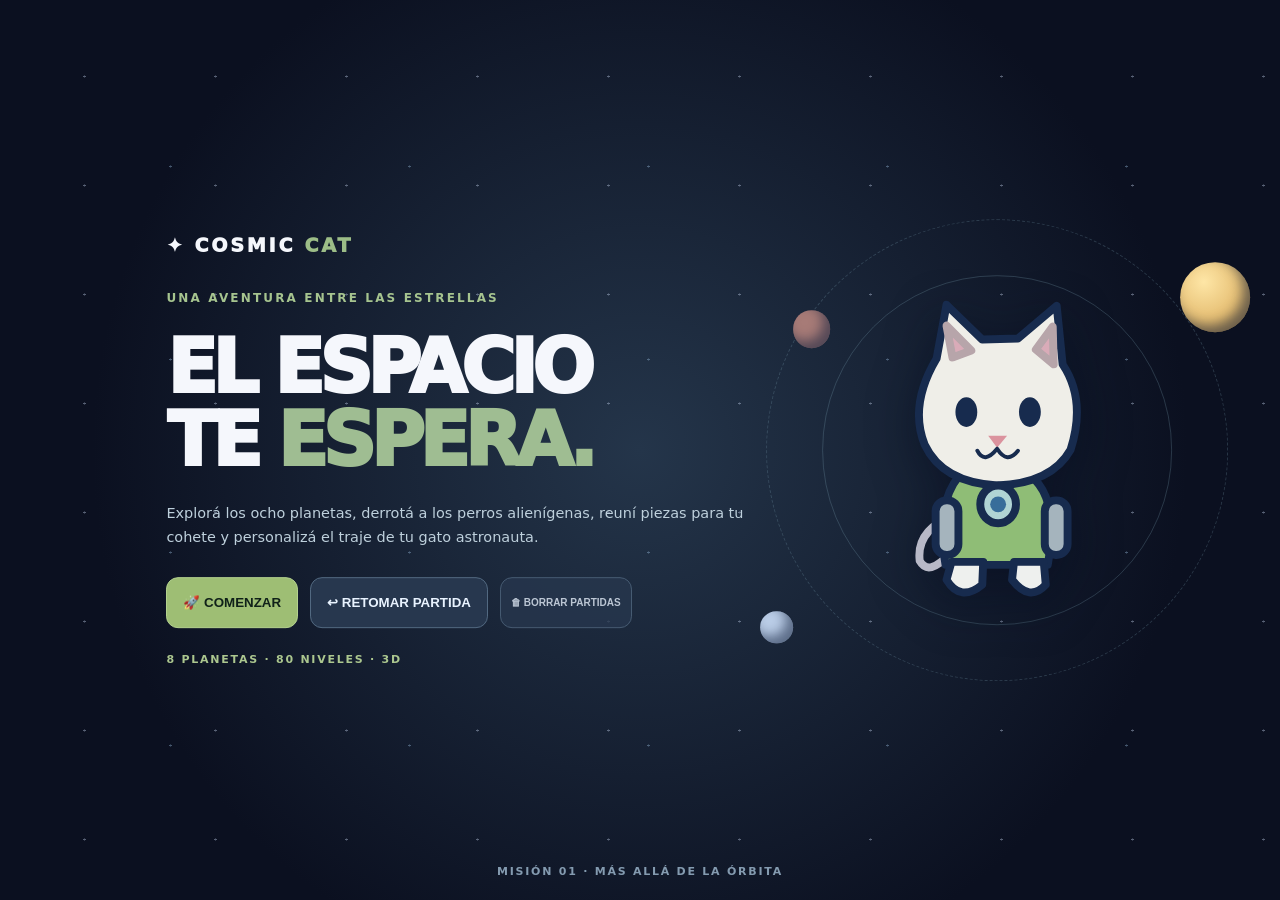
==== commit 74474284: "Quitar botón de instalación de la web" ====
--- a/web/index.html
+++ b/web/index.html
@@ -2,7 +2,7 @@
 <div id="error" hidden role="alert"></div>
 <section id="start" class="screen active landingScreen">
   <div class="landingStars" aria-hidden="true"></div>
-  <div class="landingCopy"><div class="eyebrow">✦ COSMIC <em>CAT</em></div><p class="kicker">UNA AVENTURA ENTRE LAS ESTRELLAS</p><h1>EL ESPACIO<br>TE <span>ESPERA.</span></h1><p class="introCopy">Explorá los ocho planetas, derrotá a los perros alienígenas, reuní piezas para tu cohete y personalizá el traje de tu gato astronauta.</p><div class="landingBtns"><button id="begin" class="primary">🚀 COMENZAR</button><button id="resumeSaved">↩ RETOMAR PARTIDA</button><button id="clearSaves">🗑 BORRAR PARTIDAS</button><button id="installApp"><svg aria-hidden="true" viewBox="0 0 24 24" width="15" height="15" fill="currentColor" style="vertical-align:-2px;margin-right:6px"><path d="M3 5.5 10.5 4.4v7.1H3V5.5Zm0 6.9h7.5v7.2L3 18.5v-6.1Zm8.3-8.2L21 3v8.5h-9.7V4.2Zm0 7.3H21V21l-9.7-1.4v-8.1Z"/></svg><span>Windows</span><svg aria-hidden="true" viewBox="0 0 24 24" width="15" height="15" fill="currentColor" style="vertical-align:-2px;margin:0 6px 0 4px"><path d="M7.2 2A5.2 5.2 0 0 0 2 7.2c0 1 .3 2 .8 2.9A5.3 5.3 0 0 0 5 16.9a5.3 5.3 0 0 0 8.5 2.3 5.2 5.2 0 0 0 5.6-3 5.3 5.3 0 0 0 2.9-4.7c0-4-3.2-7.2-7.2-7.2h-.1A5.2 5.2 0 0 0 7.2 2Z"/></svg><span>Android</span></button></div><div class="landingFooter">8 PLANETAS · 80 NIVELES · 3D</div></div>
+  <div class="landingCopy"><div class="eyebrow">✦ COSMIC <em>CAT</em></div><p class="kicker">UNA AVENTURA ENTRE LAS ESTRELLAS</p><h1>EL ESPACIO<br>TE <span>ESPERA.</span></h1><p class="introCopy">Explorá los ocho planetas, derrotá a los perros alienígenas, reuní piezas para tu cohete y personalizá el traje de tu gato astronauta.</p><div class="landingBtns"><button id="begin" class="primary">🚀 COMENZAR</button><button id="resumeSaved">↩ RETOMAR PARTIDA</button><button id="clearSaves">🗑 BORRAR PARTIDAS</button></div><div class="landingFooter">8 PLANETAS · 80 NIVELES · 3D</div></div>
   <div class="heroArt" aria-label="Gato astronauta con planetas orbitando"><div class="heroOrbit orbitOuter"></div><div class="heroOrbit orbitInner"></div><span class="heroPlanet pOne"></span><span class="heroPlanet pTwo"></span><span class="heroPlanet pThree"></span><svg viewBox="0 0 260 330" role="img" aria-label="Gato astronauta ilustrado"><g stroke="#172b4e" stroke-width="8" stroke-linejoin="round" stroke-linecap="round"><path d="M89 230 Q48 245 52 277 Q61 293 82 270" fill="none" stroke="#b8b9c7"/><path d="M92 191 L163 191 Q193 213 181 281 L78 281 Q67 221 92 191" fill="#8fbd76"/><path d="M84 278 L116 278 115 301 Q93 319 79 296Z" fill="#eef0ee"/><path d="M147 278 L177 278 179 301 Q163 319 145 296Z" fill="#eef0ee"/><rect x="68" y="216" width="23" height="55" rx="11" fill="#a5b4bd"/><rect x="178" y="216" width="23" height="55" rx="11" fill="#a5b4bd"/><path d="M69 73 L79 19 115 54 151 53 190 20 196 79 Q220 115 204 165 Q185 199 130 201 Q75 198 57 160 Q41 120 69 73Z" fill="#efeee8"/><path d="M79 40 L85 72 104 65Z M169 64 L186 41 187 79Z" stroke="#b7a5aa" fill="#d9abb8"/><ellipse cx="99" cy="127" rx="11" ry="15" fill="#172b4e" stroke="none"/><ellipse cx="163" cy="127" rx="11" ry="15" fill="#172b4e" stroke="none"/><path d="M121 151 L140 151 130 163Z" fill="#db939e" stroke="none"/><path d="M130 164 Q117 180 110 166 M130 164 Q140 180 151 166" fill="none" stroke-width="4"/><ellipse cx="131" cy="220" rx="18" ry="19" fill="#b0d4d4"/><circle cx="131" cy="220" r="8" fill="#386d9a" stroke="none"/></g></svg></div>
   <div class="landingBottom">MISIÓN 01 · MÁS ALLÁ DE LA ÓRBITA</div>
 </section>
--- a/web/styles.css
+++ b/web/styles.css
@@ -68,7 +68,6 @@
 #joystick{display:none;width:116px;height:116px;border:2px solid #b8dfd477;border-radius:50%;background:#193b4d99;touch-action:none;align-items:center;justify-content:center;box-shadow:0 0 18px #6dc4bf33}
 #joystickKnob{width:48px;height:48px;border-radius:50%;background:#9bcbb5dd;border:2px solid #d7f5dc;box-shadow:0 3px 12px #081b2a99;pointer-events:none}
 #touch.joystickMode #joystick{display:flex}#touch.joystickMode .dpad{display:none}.controlQuestion{text-align:center;margin:4px 0 15px}.landingBtns #clearSaves{font-size:10px;padding:8px 10px;opacity:.78}
-.landingBtns #installApp{font-size:10px;padding:8px 10px;background:#385d73;border-color:#78c4ce}
 
 /* Paneles de pieza del cohete */
 .piecePanel{position:relative;min-height:360px;border-radius:18px;overflow:hidden;background:#101927;display:flex;align-items:flex-end;justify-content:center;padding:20px}
